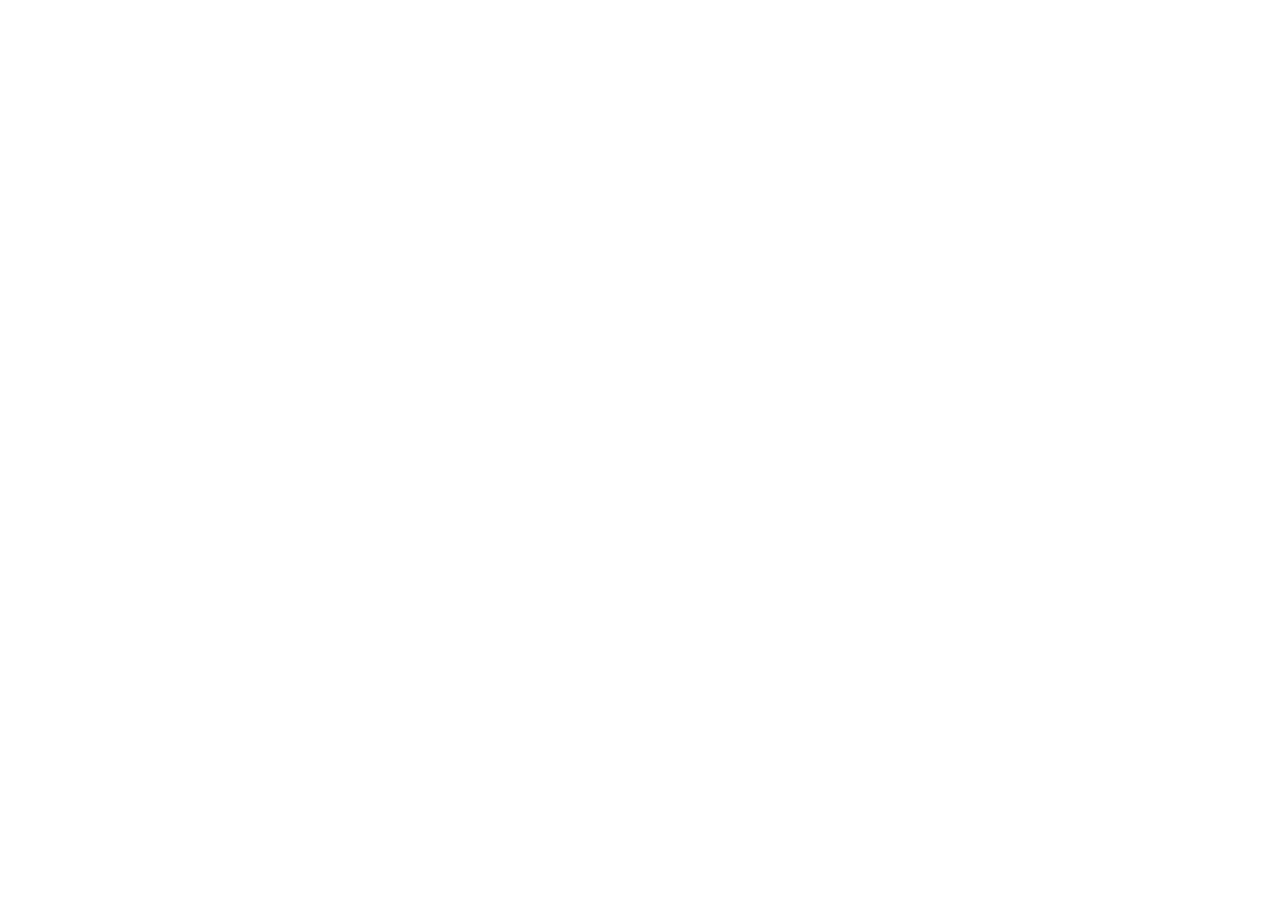
==== index.html @ 75d69277 "shtimi i index.html dhe follderit css" ====
<!DOCTYPE html>
<html lang="en">
<head>
    <meta charset="UTF-8">
    <meta name="viewport" content="width=device-width, initial-scale=1.0">
    <title>Document</title>
    <link rel="stylesheet" href="css/style.css">
</head>
<body>
    
</body>
</html>
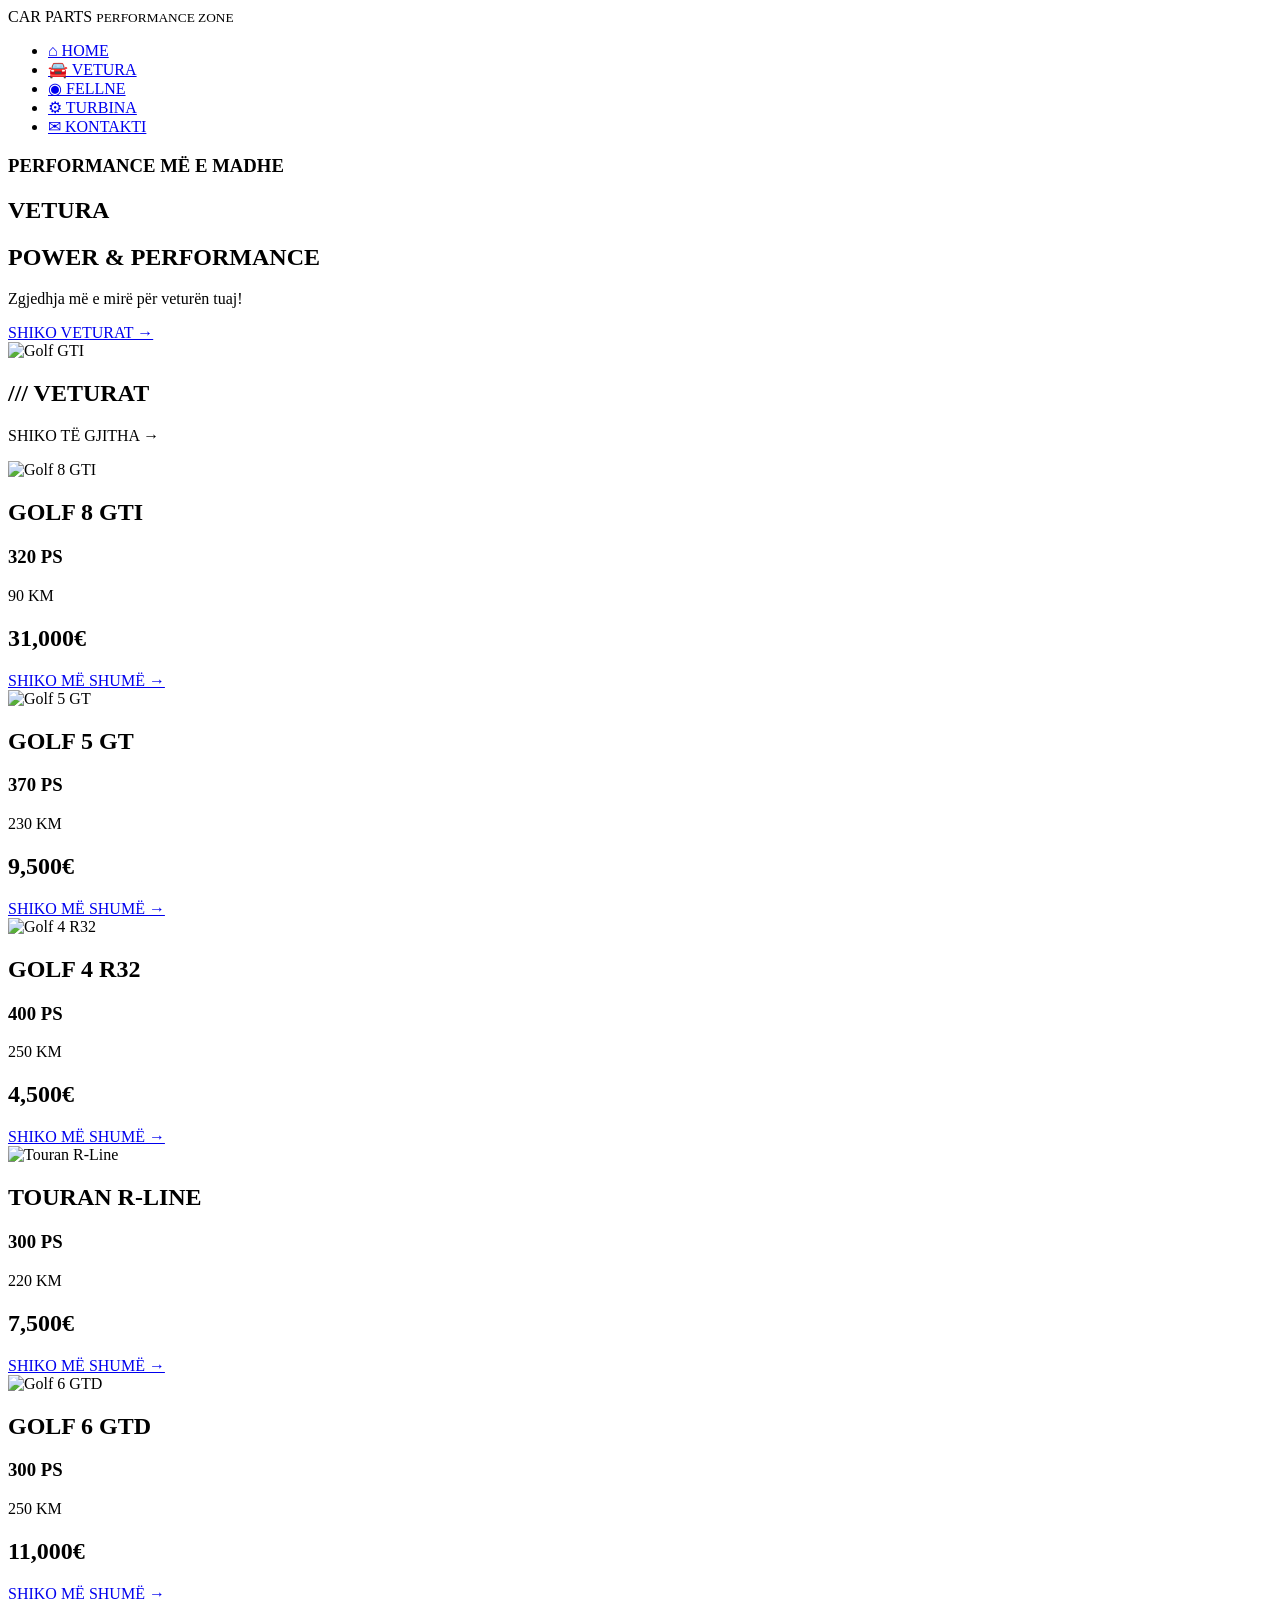
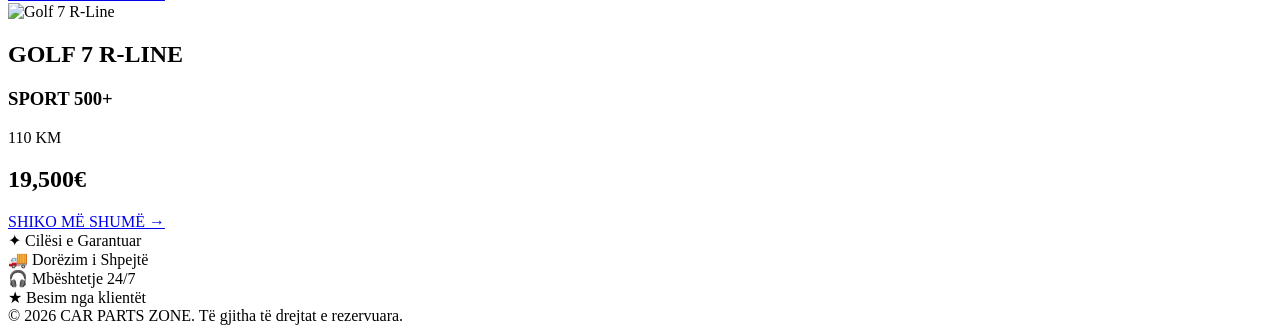
==== commit 0d61cbb2: "Shtimi i img ne follder" ====
--- a/index.html
+++ b/index.html
@@ -1,12 +1,225 @@
 <!DOCTYPE html>
-<html lang="en">
+
+<html lang="sq">
+
 <head>
+
     <meta charset="UTF-8">
+
     <meta name="viewport" content="width=device-width, initial-scale=1.0">
-    <title>Document</title>
-    <link rel="stylesheet" href="css/style.css">
+
+    <title>CAR PARTS ZONE - VETURA</title>
+
+    <link rel="stylesheet" href="index.css">
+
 </head>
+
 <body>
-    
-</body>
-</html>+
+<header class="main-header">
+
+    <div class="logo">
+
+        <span>CAR PARTS</span>
+
+        <small>PERFORMANCE ZONE</small>
+
+    </div>
+
+    <nav>
+
+        <ul>
+
+            <li><a href="landingpage.html">⌂ HOME</a></li>
+
+            <li><a href="index.html" class="active">🚘 VETURA</a></li>
+
+            <li><a href="index1.html">◉ FELLNE</a></li>
+
+            <li><a href="turbina.html">⚙ TURBINA</a></li>
+
+            <li><a href="kontakti.html">✉ KONTAKTI</a></li>
+
+        </ul>
+
+    </nav>
+
+</header>
+
+<section class="hero">
+
+    <div class="hero-content">
+
+        <h3>PERFORMANCE MË E MADHE</h3>
+
+        <h1>VETURA</h1>
+
+        <h2>POWER & PERFORMANCE</h2>
+
+        <p>Zgjedhja më e mirë për veturën tuaj!</p>
+
+        <a href="#produktet" class="hero-btn">SHIKO VETURAT →</a>
+
+    </div>
+
+    <div class="hero-image">
+
+        <img src="Golfgtii.png" alt="Golf GTI">
+
+    </div>
+
+</section>
+
+<section class="products" id="produktet">
+
+    <div class="section-title">
+
+        <h2>/// VETURAT</h2>
+
+        <span></span>
+
+        <p>SHIKO TË GJITHA →</p>
+
+    </div>
+
+    <div class="car-container">
+
+        <div class="car-card">
+
+            <img src="golf.jpg" alt="Golf 8 GTI">
+
+            <div class="car-info">
+
+                <h2>GOLF 8 GTI</h2>
+
+                <h3>320 PS</h3>
+
+                <p>90 KM</p>
+
+                <h1>31,000€</h1>
+
+                <a href="kontakti.html">SHIKO MË SHUMË →</a>
+
+            </div>
+
+        </div>
+
+        <div class="car-card">
+
+            <img src="gti.jpg" alt="Golf 5 GT">
+
+            <div class="car-info">
+
+                <h2>GOLF 5 GT</h2>
+
+                <h3>370 PS</h3>
+
+                <p>230 KM</p>
+
+                <h1>9,500€</h1>
+
+                <a href="kontakti.html">SHIKO MË SHUMË →</a>
+
+            </div>
+
+        </div>
+
+        <div class="car-card">
+
+            <img src="mk4.jpg" alt="Golf 4 R32">
+
+            <div class="car-info">
+
+                <h2>GOLF 4 R32</h2>
+
+                <h3>400 PS</h3>
+
+                <p>250 KM</p>
+
+                <h1>4,500€</h1>
+
+                <a href="kontakti.html">SHIKO MË SHUMË →</a>
+
+            </div>
+
+        </div>
+
+        <div class="car-card">
+
+            <img src="touran.jpg" alt="Touran R-Line">
+
+            <div class="car-info">
+
+                <h2>TOURAN R-LINE</h2>
+
+                <h3>300 PS</h3>
+
+                <p>220 KM</p>
+
+                <h1>7,500€</h1>
+
+                <a href="kontakti.html">SHIKO MË SHUMË →</a>
+
+            </div>
+
+        </div>
+
+        <div class="car-card">
+
+            <img src="GTD.jpg" alt="Golf 6 GTD">
+
+            <div class="car-info">
+
+                <h2>GOLF 6 GTD</h2>
+
+                <h3>300 PS</h3>
+
+                <p>250 KM</p>
+
+                <h1>11,000€</h1>
+
+                <a href="kontakti.html">SHIKO MË SHUMË →</a>
+
+            </div>
+
+        </div>
+
+        <div class="car-card">
+
+            <img src="golfr.jpg" alt="Golf 7 R-Line">
+
+            <div class="car-info">
+
+                <h2>GOLF 7 R-LINE</h2>
+
+                <h3>SPORT 500+</h3>
+
+                <p>110 KM</p>
+
+                <h1>19,500€</h1>
+
+                <a href="kontakti.html">SHIKO MË SHUMË →</a>
+
+            </div>
+
+        </div>
+
+    </div>
+
+</section>
+
+<footer class="footer">
+
+    <div>✦ Cilësi e Garantuar</div>
+
+    <div>🚚 Dorëzim i Shpejtë</div>
+
+    <div>🎧 Mbështetje 24/7</div>
+
+    <div>★ Besim nga klientët</div>
+
+</footer>
+
+<div class="copyright">
+
+    © 2026 CAR PARTS ZONE. Të gjitha të drejtat e rezervuara.
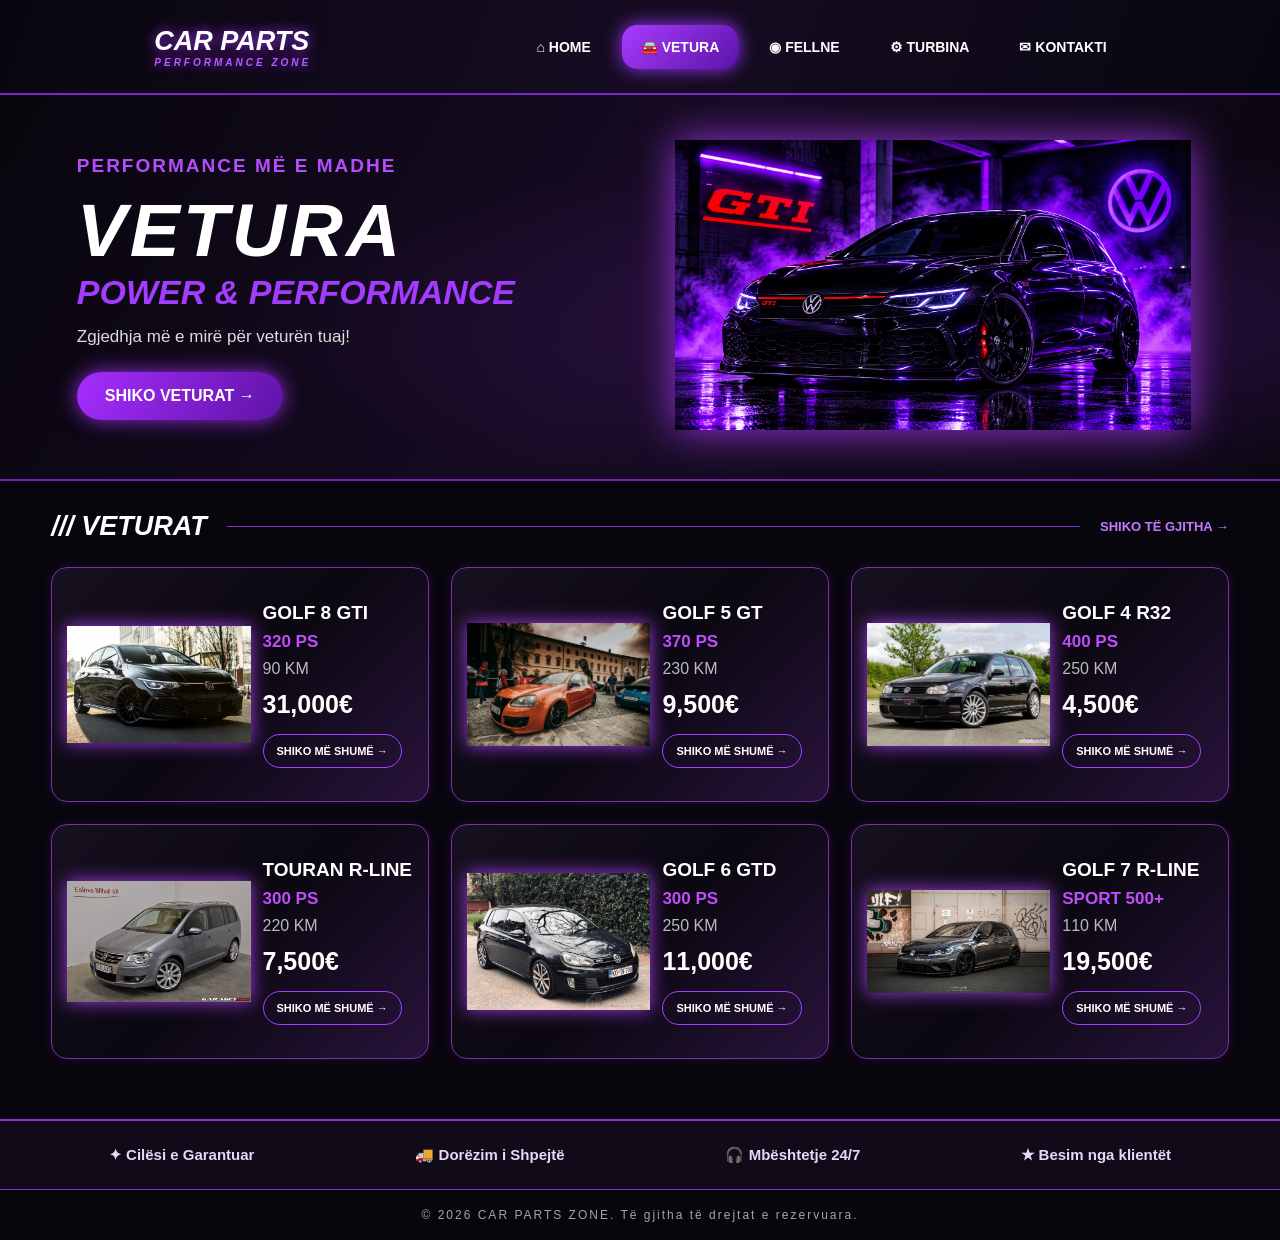
==== commit 147f1d82: "ndryshimi i tekstit" ====
--- a/index.html
+++ b/index.html
@@ -10,7 +10,7 @@
 
     <title>CAR PARTS ZONE - VETURA</title>
 
-    <link rel="stylesheet" href="index.css">
+    <link rel="stylesheet" href="css/index.css">
 
 </head>
 
@@ -64,7 +64,7 @@
 
     <div class="hero-image">
 
-        <img src="Golfgtii.png" alt="Golf GTI">
+        <img src="img/Golfgtii.png" alt="Golf GTI">
 
     </div>
 
@@ -86,7 +86,7 @@
 
         <div class="car-card">
 
-            <img src="golf.jpg" alt="Golf 8 GTI">
+            <img src="img/golf.jpg" alt="Golf 8 GTI">
 
             <div class="car-info">
 
@@ -106,7 +106,7 @@
 
         <div class="car-card">
 
-            <img src="gti.jpg" alt="Golf 5 GT">
+            <img src="img/gti.jpg" alt="Golf 5 GT">
 
             <div class="car-info">
 
@@ -126,7 +126,7 @@
 
         <div class="car-card">
 
-            <img src="mk4.jpg" alt="Golf 4 R32">
+            <img src="img/mk4.jpg" alt="Golf 4 R32">
 
             <div class="car-info">
 
@@ -146,7 +146,7 @@
 
         <div class="car-card">
 
-            <img src="touran.jpg" alt="Touran R-Line">
+            <img src="img/touran.jpg" alt="Touran R-Line">
 
             <div class="car-info">
 
@@ -166,7 +166,7 @@
 
         <div class="car-card">
 
-            <img src="GTD.jpg" alt="Golf 6 GTD">
+            <img src="img/GTD.jpg" alt="Golf 6 GTD">
 
             <div class="car-info">
 
@@ -186,7 +186,7 @@
 
         <div class="car-card">
 
-            <img src="golfr.jpg" alt="Golf 7 R-Line">
+            <img src="img/golfr.jpg" alt="Golf 7 R-Line">
 
             <div class="car-info">
 
--- a/css/index.css
+++ b/css/index.css
@@ -0,0 +1,336 @@
+* {
+    margin: 0;
+    padding: 0;
+    box-sizing: border-box;
+}
+
+html {
+    scroll-behavior: smooth;
+}
+
+body {
+    background: #08060d;
+    color: white;
+    font-family: Arial, sans-serif;
+}
+
+/* NAVBAR */
+
+.main-header {
+    min-height: 95px;
+    background: linear-gradient(110deg, #090610, #160c22, #080610);
+    border-bottom: 2px solid #7926c9;
+    box-shadow: 0 0 20px #8124d955;
+    display: flex;
+    justify-content: space-around;
+    align-items: center;
+    padding: 15px 4%;
+}
+
+.logo {
+    display: flex;
+    flex-direction: column;
+    color: white;
+    font-size: 27px;
+    font-weight: 900;
+    font-style: italic;
+    text-shadow: 0 0 12px #a333ff;
+}
+
+.logo small {
+    color: #b75aff;
+    font-size: 10px;
+    letter-spacing: 3px;
+    text-align: center;
+}
+
+.main-header ul {
+    display: flex;
+    align-items: center;
+    list-style: none;
+    gap: 12px;
+}
+
+.main-header a {
+    color: white;
+    text-decoration: none;
+    font-size: 14px;
+    font-weight: bold;
+    padding: 14px 19px;
+    border-radius: 15px;
+    transition: 0.3s;
+}
+
+.main-header a:hover,
+.main-header a.active {
+    background: linear-gradient(135deg, #a83cff, #5c13a8);
+    box-shadow: 0 0 18px #9a35ff;
+}
+
+/* HERO SECTION */
+
+.hero {
+    min-height: 350px;
+    padding: 45px 6%;
+    display: flex;
+    align-items: center;
+    justify-content: space-between;
+    background:
+    radial-gradient(ellipse at 80% 60%, #501b7c66, transparent 55%),
+    linear-gradient(120deg, #08060d, #170b24, #08060d);
+    border-bottom: 2px solid #7021ad;
+    overflow: hidden;
+}
+
+.hero-content {
+    z-index: 2;
+}
+
+.hero-content h3 {
+    color: #b54dff;
+    font-size: 19px;
+    margin-bottom: 10px;
+    letter-spacing: 2px;
+}
+
+.hero-content h1 {
+    font-size: 75px;
+    font-weight: 900;
+    font-style: italic;
+    letter-spacing: 3px;
+}
+
+.hero-content h2 {
+    color: #a33cff;
+    font-size: 34px;
+    font-style: italic;
+    margin-bottom: 15px;
+}
+
+.hero-content p {
+    color: #ddd;
+    font-size: 17px;
+    margin-bottom: 25px;
+}
+
+.hero-btn {
+    display: inline-block;
+    background: linear-gradient(120deg, #a72dff, #5e13a5);
+    padding: 15px 28px;
+    border-radius: 30px;
+    color: white;
+    text-decoration: none;
+    font-weight: bold;
+    box-shadow: 0 0 20px #922bdb;
+    transition: 0.3s;
+}
+
+.hero-btn:hover {
+    transform: scale(1.05);
+    box-shadow: 0 0 30px #bd63ff;
+}
+
+.hero-image {
+    width: 48%;
+}
+
+.hero-image img {
+    width: 100%;
+    height: 290px;
+    object-fit: contain;
+    filter: drop-shadow(0 0 20px #9634d9);
+}
+
+/* PRODUCTS */
+
+.products {
+    padding: 30px 4%;
+}
+
+.section-title {
+    display: flex;
+    align-items: center;
+    gap: 20px;
+    margin-bottom: 25px;
+}
+
+.section-title h2 {
+    font-size: 27px;
+    font-style: italic;
+}
+
+.section-title h2:first-letter {
+    color: #a63bff;
+}
+
+.section-title span {
+    flex: 1;
+    height: 1px;
+    background: #8732c6;
+}
+
+.section-title p {
+    color: #c27aff;
+    font-size: 13px;
+    font-weight: bold;
+}
+
+/* CARDS */
+
+.car-container {
+    display: grid;
+    grid-template-columns: repeat(3, 1fr);
+    gap: 22px;
+}
+
+.car-card {
+    min-height: 235px;
+    display: flex;
+    align-items: center;
+    padding: 15px;
+    gap: 12px;
+    background: linear-gradient(135deg, #171020, #0b0811, #28133b);
+    border: 1px solid #7731a9;
+    border-radius: 16px;
+    box-shadow: 0 0 12px #7623a533;
+    transition: 0.3s;
+    overflow: hidden;
+}
+
+.car-card:hover {
+    transform: translateY(-6px);
+    border-color: #c05aff;
+    box-shadow: 0 0 25px #922bdb88;
+}
+
+.car-card img {
+    width: 53%;
+    height: 190px;
+    object-fit: contain;
+    filter: drop-shadow(0 0 9px #a13be8);
+}
+
+.car-info {
+    flex: 1;
+}
+
+.car-info h2 {
+    font-size: 19px;
+    margin-bottom: 8px;
+}
+
+.car-info h3 {
+    color: #c04dff;
+    font-size: 17px;
+    margin-bottom: 8px;
+}
+
+.car-info p {
+    color: #bbb;
+    margin-bottom: 12px;
+}
+
+.car-info h1 {
+    font-size: 25px;
+    margin-bottom: 15px;
+}
+
+.car-info a {
+    display: inline-block;
+    text-decoration: none;
+    color: white;
+    border: 1px solid #a73eff;
+    border-radius: 25px;
+    padding: 10px 13px;
+    font-size: 11px;
+    font-weight: bold;
+    transition: 0.3s;
+}
+
+.car-info a:hover {
+    background: #9129d5;
+    box-shadow: 0 0 15px #a83cff;
+}
+
+/* FOOTER */
+
+.footer {
+    margin-top: 30px;
+    padding: 25px 3%;
+    display: flex;
+    justify-content: space-around;
+    flex-wrap: wrap;
+    gap: 20px;
+    background: #100a19;
+    border-top: 2px solid #8b32d1;
+    border-bottom: 1px solid #8b32d1;
+}
+
+.footer div {
+    font-size: 15px;
+    font-weight: bold;
+    color: #e7d9f7;
+}
+
+.copyright {
+    padding: 18px;
+    text-align: center;
+    color: #a9a0b4;
+    font-size: 12px;
+    letter-spacing: 2px;
+}
+
+/* RESPONSIVE */
+
+@media (max-width: 1000px) {
+    .car-container {
+        grid-template-columns: repeat(2, 1fr);
+    }
+
+    .main-header {
+        flex-direction: column;
+        gap: 25px;
+    }
+
+    .main-header ul {
+        flex-wrap: wrap;
+        justify-content: center;
+    }
+}
+
+@media (max-width: 650px) {
+    .hero {
+        flex-direction: column;
+        text-align: center;
+    }
+
+    .hero-content h1 {
+        font-size: 48px;
+    }
+
+    .hero-content h2 {
+        font-size: 23px;
+    }
+
+    .hero-image {
+        width: 100%;
+    }
+
+    .car-container {
+        grid-template-columns: 1fr;
+    }
+
+    .car-card {
+        min-height: 200px;
+    }
+
+    .main-header a {
+        font-size: 11px;
+        padding: 10px;
+    }
+
+    .footer {
+        flex-direction: column;
+        align-items: center;
+    }
+}
